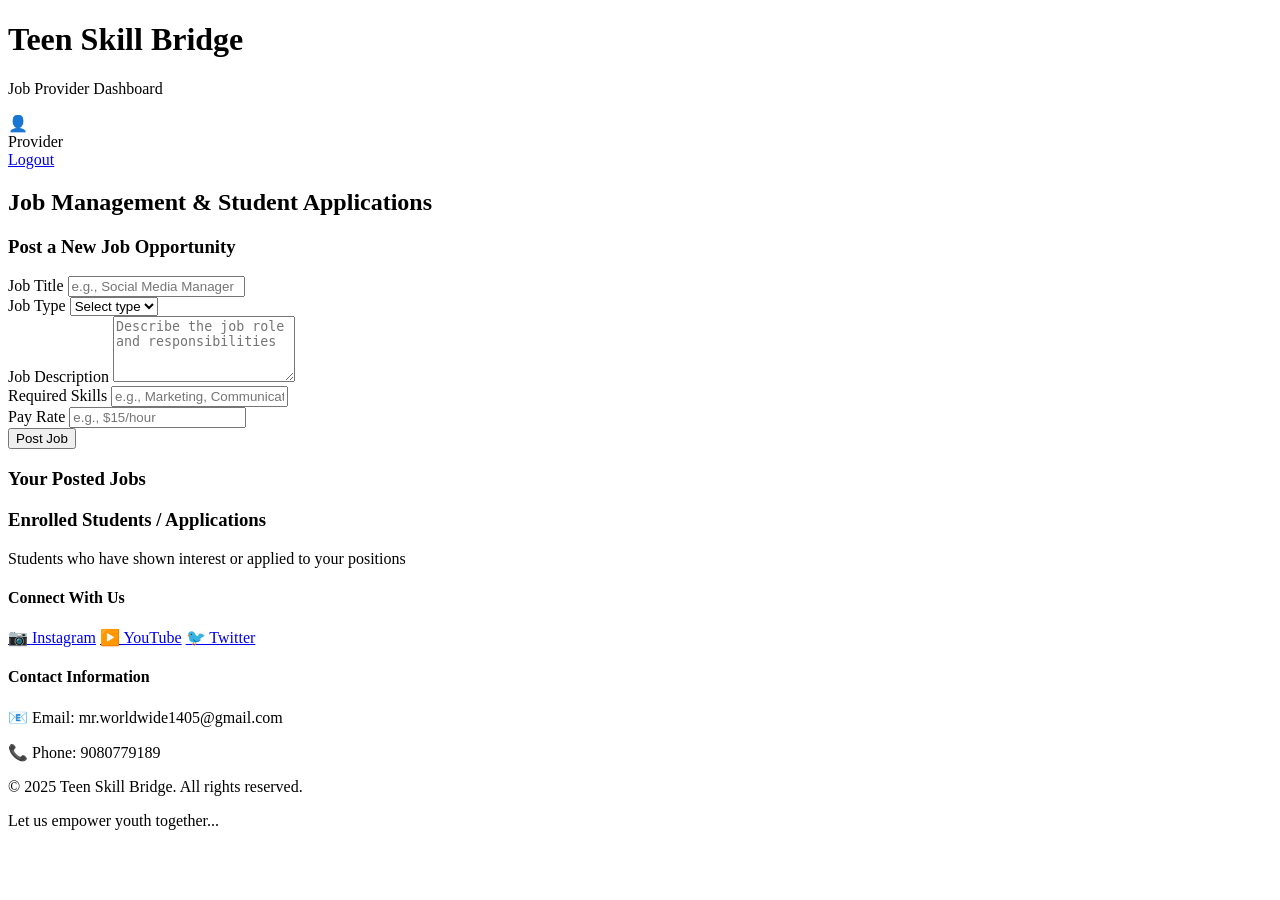
==== job-provider.html @ 8a56239e "Update and rename job-provider.html.txt to job-provider.html" ====
<!DOCTYPE html>
<html lang="en">
<head>
    <meta charset="UTF-8">
    <meta name="viewport" content="width=device-width, initial-scale=1.0">
    <title>Job Provider Dashboard - Teen Skill Bridge</title>
    <link rel="stylesheet" href="styles.css">
</head>
<body>
    <div class="dashboard-container">
        <header class="dashboard-header">
            <div class="header-left">
                <h1>Teen Skill Bridge</h1>
                <p class="subtitle">Job Provider Dashboard</p>
            </div>
            <div class="header-right">
                <div class="user-profile" onclick="toggleProfileMenu()">
                    <div class="profile-icon">👤</div>
                    <span id="provider-name">Provider</span>
                    <div class="profile-dropdown" id="profile-dropdown">
                        <a href="#" onclick="logout()">Logout</a>
                    </div>
                </div>
            </div>
        </header>

        <main class="dashboard-main">
            <div class="provider-content">
                <h2>Job Management & Student Applications</h2>
                
                <!-- Post New Job Section -->
                <div class="post-job-section">
                    <h3>Post a New Job Opportunity</h3>
                    <form onsubmit="postJob(event)" class="job-form">
                        <div class="form-row">
                            <div class="form-group">
                                <label>Job Title</label>
                                <input type="text" id="job-title" required placeholder="e.g., Social Media Manager">
                            </div>
                            <div class="form-group">
                                <label>Job Type</label>
                                <select id="job-type" required>
                                    <option value="">Select type</option>
                                    <option value="part-time">Part-time</option>
                                    <option value="freelance">Freelance</option>
                                    <option value="internship">Internship</option>
                                </select>
                            </div>
                        </div>
                        
                        <div class="form-group">
                            <label>Job Description</label>
                            <textarea id="job-description" required rows="4" placeholder="Describe the job role and responsibilities"></textarea>
                        </div>
                        
                        <div class="form-row">
                            <div class="form-group">
                                <label>Required Skills</label>
                                <input type="text" id="job-skills" required placeholder="e.g., Marketing, Communication">
                            </div>
                            <div class="form-group">
                                <label>Pay Rate</label>
                                <input type="text" id="job-pay" required placeholder="e.g., $15/hour">
                            </div>
                        </div>
                        
                        <button type="submit" class="btn-primary">Post Job</button>
                    </form>
                </div>

                <!-- Posted Jobs Section -->
                <div class="posted-jobs-section">
                    <h3>Your Posted Jobs</h3>
                    <div id="posted-jobs-list" class="jobs-list">
                        <!-- Posted jobs will be displayed here -->
                    </div>
                </div>

                <!-- Enrolled Students Section -->
                <div class="enrolled-students-section">
                    <h3>Enrolled Students / Applications</h3>
                    <p class="section-description">Students who have shown interest or applied to your positions</p>
                    
                    <div id="enrolled-students-list" class="students-list">
                        <!-- Student applications will be displayed here -->
                    </div>
                </div>
            </div>
        </main>

        <footer class="footer">
            <div class="footer-content">
                <div class="footer-section">
                    <h4>Connect With Us</h4>
                    <div class="social-links">
                        <a href="https://instagram.com" target="_blank">📷 Instagram</a>
                        <a href="https://youtube.com"" target="_blank">▶️ YouTube</a>
                        <a href="https://twitter.com" target="_blank">🐦 Twitter</a>
                    </div>
                </div>
                <div class="footer-section">
                    <h4>Contact Information</h4>
                    <p>📧 Email: mr.worldwide1405@gmail.com</p>
                    <p>📞 Phone: 9080779189</p>
                </div>
            </div>
            <div class="copyright">
                <p>&copy; 2025 Teen Skill Bridge. All rights reserved.</p>
                <p>Let us empower youth together...</p>
            </div>
        </footer>
    </div>

    <script src="script.js"></script>
</body>
</html>
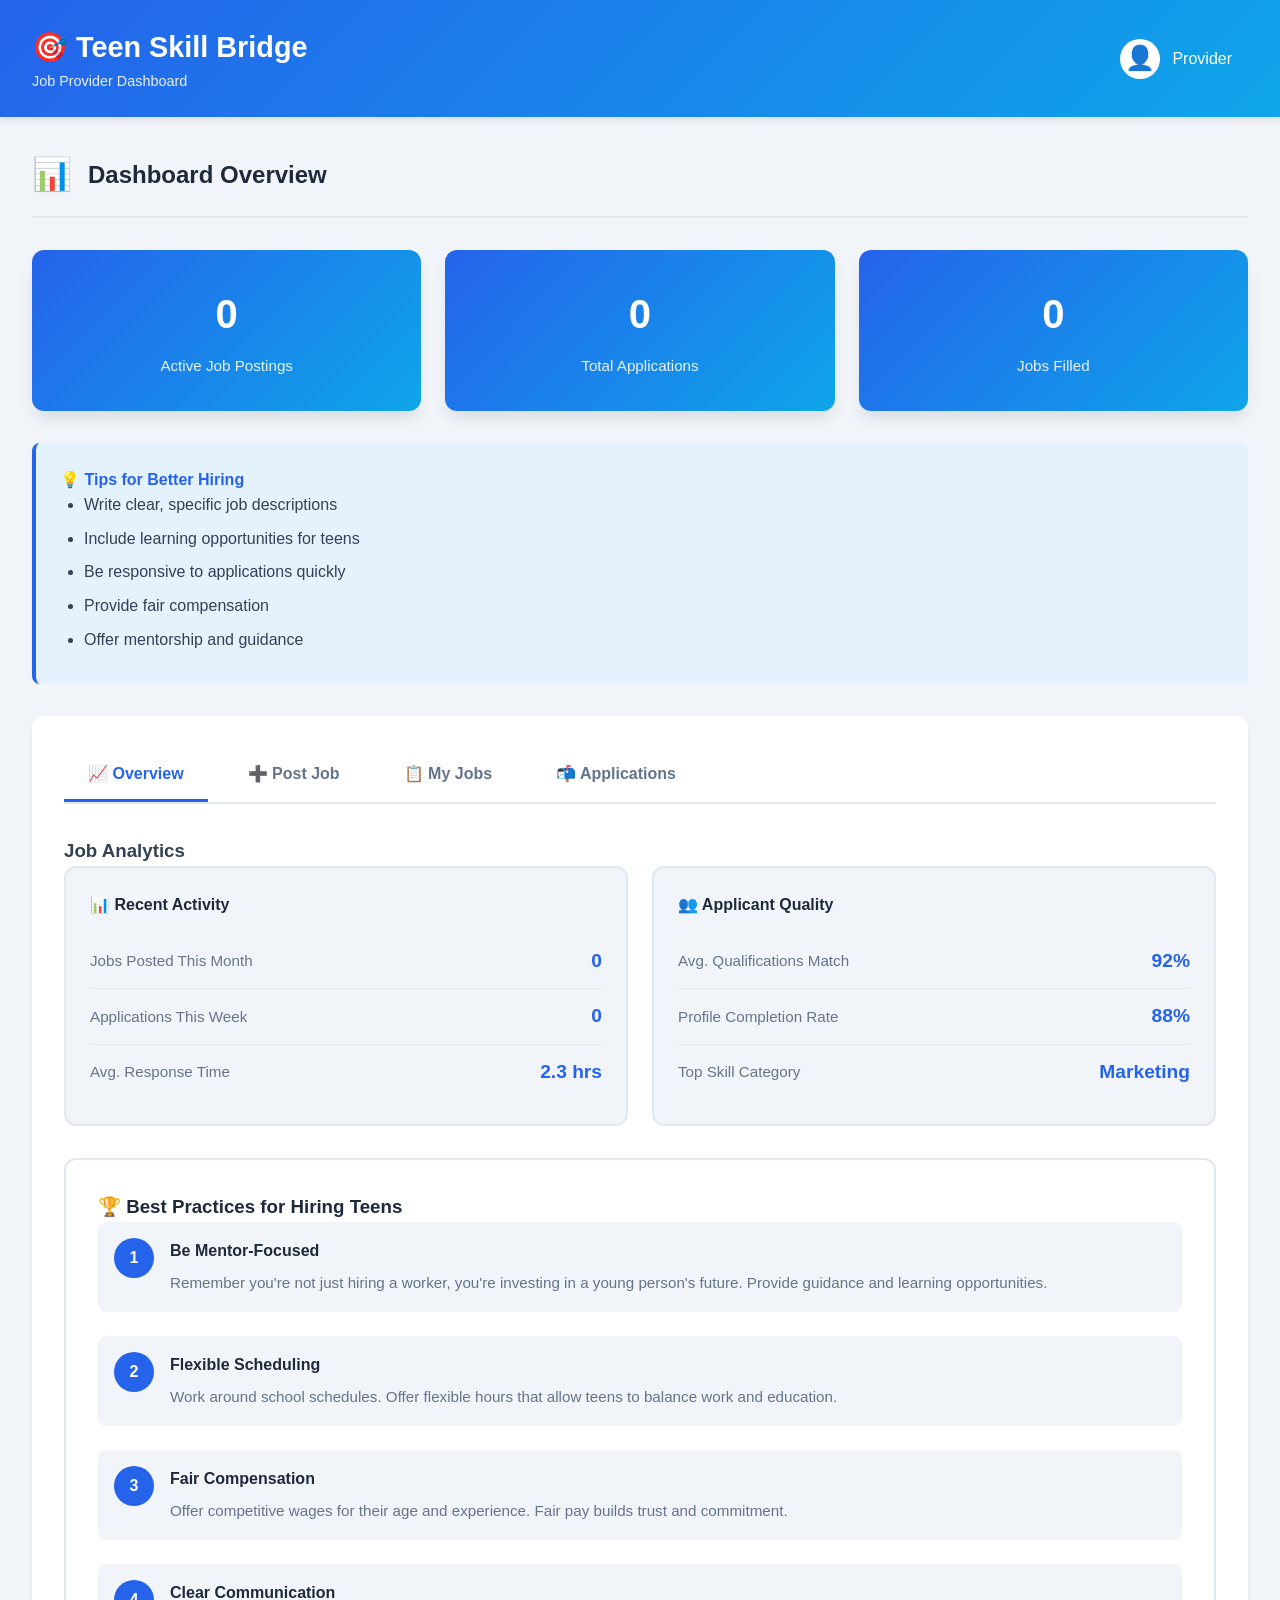
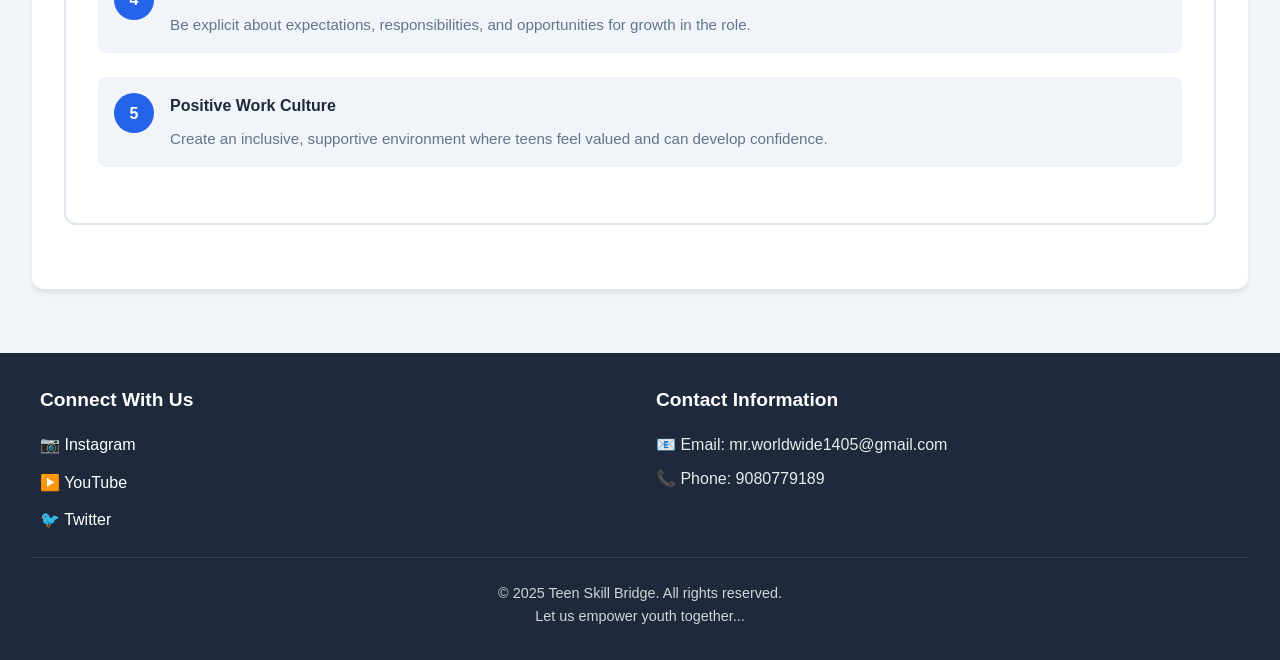
==== commit 47ba8f08: "Update job-provider.html Debugged file" ====
--- a/job-provider.html
+++ b/job-provider.html
@@ -1,3 +1,4 @@
+
 <!DOCTYPE html>
 <html lang="en">
 <head>
@@ -5,12 +6,214 @@
     <meta name="viewport" content="width=device-width, initial-scale=1.0">
     <title>Job Provider Dashboard - Teen Skill Bridge</title>
     <link rel="stylesheet" href="styles.css">
+    <style>
+        .section-header {
+            display: flex;
+            align-items: center;
+            gap: 1rem;
+            margin-bottom: 2rem;
+            padding-bottom: 1rem;
+            border-bottom: 2px solid var(--border-color);
+        }
+
+        .section-header h2 {
+            color: var(--dark-color);
+            margin: 0;
+        }
+
+        .section-icon {
+            font-size: 2rem;
+        }
+
+        .stats-grid {
+            display: grid;
+            grid-template-columns: repeat(auto-fit, minmax(200px, 1fr));
+            gap: 1.5rem;
+            margin-bottom: 2rem;
+        }
+
+        .stat-card {
+            background: linear-gradient(135deg, var(--primary-color), var(--secondary-color));
+            color: var(--white);
+            padding: 2rem;
+            border-radius: 12px;
+            text-align: center;
+            box-shadow: var(--shadow-lg);
+        }
+
+        .stat-number {
+            font-size: 2.5rem;
+            font-weight: 700;
+            margin-bottom: 0.5rem;
+        }
+
+        .stat-label {
+            font-size: 0.95rem;
+            opacity: 0.9;
+        }
+
+        .tabs-section {
+            background: var(--white);
+            padding: 2rem;
+            border-radius: 12px;
+            margin-bottom: 2rem;
+            box-shadow: var(--shadow);
+        }
+
+        .provider-tabs {
+            display: flex;
+            gap: 1rem;
+            margin-bottom: 2rem;
+            border-bottom: 2px solid var(--border-color);
+        }
+
+        .provider-tab-btn {
+            padding: 1rem 1.5rem;
+            background: transparent;
+            border: none;
+            border-bottom: 3px solid transparent;
+            cursor: pointer;
+            font-size: 1rem;
+            font-weight: 600;
+            color: var(--text-secondary);
+            transition: all 0.3s;
+        }
+
+        .provider-tab-btn:hover {
+            color: var(--primary-color);
+        }
+
+        .provider-tab-btn.active {
+            color: var(--primary-color);
+            border-bottom-color: var(--primary-color);
+        }
+
+        .tab-content-provider {
+            display: none;
+        }
+
+        .tab-content-provider.active {
+            display: block;
+        }
+
+        .provider-quick-tips {
+            background: #e3f2fd;
+            border-left: 4px solid var(--primary-color);
+            padding: 1.5rem;
+            border-radius: 8px;
+            margin-bottom: 2rem;
+        }
+
+        .provider-quick-tips h4 {
+            color: var(--primary-color);
+            margin-top: 0;
+        }
+
+        .provider-quick-tips ul {
+            margin: 0;
+            padding-left: 1.5rem;
+        }
+
+        .provider-quick-tips li {
+            color: var(--text-primary);
+            margin-bottom: 0.5rem;
+        }
+
+        .job-analytics {
+            display: grid;
+            grid-template-columns: repeat(auto-fit, minmax(250px, 1fr));
+            gap: 1.5rem;
+            margin-bottom: 2rem;
+        }
+
+        .analytics-card {
+            background: var(--light-color);
+            padding: 1.5rem;
+            border-radius: 12px;
+            border: 2px solid var(--border-color);
+        }
+
+        .analytics-card h4 {
+            color: var(--dark-color);
+            margin-top: 0;
+            margin-bottom: 1rem;
+        }
+
+        .analytics-stat {
+            display: flex;
+            justify-content: space-between;
+            align-items: center;
+            padding: 0.75rem 0;
+            border-bottom: 1px solid var(--border-color);
+        }
+
+        .analytics-stat:last-child {
+            border-bottom: none;
+        }
+
+        .analytics-label {
+            color: var(--text-secondary);
+            font-size: 0.95rem;
+        }
+
+        .analytics-value {
+            font-weight: 700;
+            color: var(--primary-color);
+            font-size: 1.2rem;
+        }
+
+        .best-practices {
+            background: var(--white);
+            padding: 2rem;
+            border-radius: 12px;
+            border: 2px solid var(--border-color);
+            margin-bottom: 2rem;
+        }
+
+        .best-practices h3 {
+            color: var(--dark-color);
+            margin-top: 0;
+        }
+
+        .practice-item {
+            display: flex;
+            gap: 1rem;
+            margin-bottom: 1.5rem;
+            padding: 1rem;
+            background: var(--light-color);
+            border-radius: 8px;
+        }
+
+        .practice-number {
+            background: var(--primary-color);
+            color: var(--white);
+            width: 40px;
+            height: 40px;
+            border-radius: 50%;
+            display: flex;
+            align-items: center;
+            justify-content: center;
+            font-weight: 700;
+            flex-shrink: 0;
+        }
+
+        .practice-content h4 {
+            margin: 0 0 0.5rem 0;
+            color: var(--dark-color);
+        }
+
+        .practice-content p {
+            margin: 0;
+            color: var(--text-secondary);
+            font-size: 0.95rem;
+        }
+    </style>
 </head>
 <body>
     <div class="dashboard-container">
         <header class="dashboard-header">
             <div class="header-left">
-                <h1>Teen Skill Bridge</h1>
+                <h1>🎯 Teen Skill Bridge</h1>
                 <p class="subtitle">Job Provider Dashboard</p>
             </div>
             <div class="header-right">
@@ -26,63 +229,188 @@
 
         <main class="dashboard-main">
             <div class="provider-content">
-                <h2>Job Management & Student Applications</h2>
-                
-                <!-- Post New Job Section -->
-                <div class="post-job-section">
-                    <h3>Post a New Job Opportunity</h3>
-                    <form onsubmit="postJob(event)" class="job-form">
-                        <div class="form-row">
+                <div class="section-header">
+                    <span class="section-icon">📊</span>
+                    <h2>Dashboard Overview</h2>
+                </div>
+
+                <!-- Stats Section -->
+                <div class="stats-grid">
+                    <div class="stat-card">
+                        <div class="stat-number" id="stats-jobs">0</div>
+                        <div class="stat-label">Active Job Postings</div>
+                    </div>
+                    <div class="stat-card">
+                        <div class="stat-number" id="stats-applications">0</div>
+                        <div class="stat-label">Total Applications</div>
+                    </div>
+                    <div class="stat-card">
+                        <div class="stat-number" id="stats-filled">0</div>
+                        <div class="stat-label">Jobs Filled</div>
+                    </div>
+                </div>
+
+                <!-- Quick Tips Section -->
+                <div class="provider-quick-tips">
+                    <h4>💡 Tips for Better Hiring</h4>
+                    <ul>
+                        <li>Write clear, specific job descriptions</li>
+                        <li>Include learning opportunities for teens</li>
+                        <li>Be responsive to applications quickly</li>
+                        <li>Provide fair compensation</li>
+                        <li>Offer mentorship and guidance</li>
+                    </ul>
+                </div>
+
+                <!-- Tabs for different sections -->
+                <div class="tabs-section">
+                    <div class="provider-tabs">
+                        <button class="provider-tab-btn active" onclick="switchProviderTab('overview')">📈 Overview</button>
+                        <button class="provider-tab-btn" onclick="switchProviderTab('post-job')">➕ Post Job</button>
+                        <button class="provider-tab-btn" onclick="switchProviderTab('my-jobs')">📋 My Jobs</button>
+                        <button class="provider-tab-btn" onclick="switchProviderTab('applications')">📬 Applications</button>
+                    </div>
+
+                    <!-- Overview Tab -->
+                    <div id="overview-tab" class="tab-content-provider active">
+                        <h3>Job Analytics</h3>
+                        <div class="job-analytics">
+                            <div class="analytics-card">
+                                <h4>📊 Recent Activity</h4>
+                                <div class="analytics-stat">
+                                    <span class="analytics-label">Jobs Posted This Month</span>
+                                    <span class="analytics-value" id="analytics-posted">0</span>
+                                </div>
+                                <div class="analytics-stat">
+                                    <span class="analytics-label">Applications This Week</span>
+                                    <span class="analytics-value" id="analytics-applications">0</span>
+                                </div>
+                                <div class="analytics-stat">
+                                    <span class="analytics-label">Avg. Response Time</span>
+                                    <span class="analytics-value">2.3 hrs</span>
+                                </div>
+                            </div>
+
+                            <div class="analytics-card">
+                                <h4>👥 Applicant Quality</h4>
+                                <div class="analytics-stat">
+                                    <span class="analytics-label">Avg. Qualifications Match</span>
+                                    <span class="analytics-value">92%</span>
+                                </div>
+                                <div class="analytics-stat">
+                                    <span class="analytics-label">Profile Completion Rate</span>
+                                    <span class="analytics-value">88%</span>
+                                </div>
+                                <div class="analytics-stat">
+                                    <span class="analytics-label">Top Skill Category</span>
+                                    <span class="analytics-value">Marketing</span>
+                                </div>
+                            </div>
+                        </div>
+
+                        <!-- Best Practices -->
+                        <div class="best-practices">
+                            <h3>🏆 Best Practices for Hiring Teens</h3>
+                            
+                            <div class="practice-item">
+                                <div class="practice-number">1</div>
+                                <div class="practice-content">
+                                    <h4>Be Mentor-Focused</h4>
+                                    <p>Remember you're not just hiring a worker, you're investing in a young person's future. Provide guidance and learning opportunities.</p>
+                                </div>
+                            </div>
+
+                            <div class="practice-item">
+                                <div class="practice-number">2</div>
+                                <div class="practice-content">
+                                    <h4>Flexible Scheduling</h4>
+                                    <p>Work around school schedules. Offer flexible hours that allow teens to balance work and education.</p>
+                                </div>
+                            </div>
+
+                            <div class="practice-item">
+                                <div class="practice-number">3</div>
+                                <div class="practice-content">
+                                    <h4>Fair Compensation</h4>
+                                    <p>Offer competitive wages for their age and experience. Fair pay builds trust and commitment.</p>
+                                </div>
+                            </div>
+
+                            <div class="practice-item">
+                                <div class="practice-number">4</div>
+                                <div class="practice-content">
+                                    <h4>Clear Communication</h4>
+                                    <p>Be explicit about expectations, responsibilities, and opportunities for growth in the role.</p>
+                                </div>
+                            </div>
+
+                            <div class="practice-item">
+                                <div class="practice-number">5</div>
+                                <div class="practice-content">
+                                    <h4>Positive Work Culture</h4>
+                                    <p>Create an inclusive, supportive environment where teens feel valued and can develop confidence.</p>
+                                </div>
+                            </div>
+                        </div>
+                    </div>
+
+                    <!-- Post Job Tab -->
+                    <div id="post-job-tab" class="tab-content-provider">
+                        <h3>📝 Create New Job Posting</h3>
+                        <form onsubmit="postJob(event)" class="job-form">
+                            <div class="form-row">
+                                <div class="form-group">
+                                    <label>Job Title</label>
+                                    <input type="text" id="job-title" required placeholder="e.g., Social Media Manager, Content Writer">
+                                </div>
+                                <div class="form-group">
+                                    <label>Job Type</label>
+                                    <select id="job-type" required>
+                                        <option value="">Select type</option>
+                                        <option value="part-time">Part-time</option>
+                                        <option value="freelance">Freelance</option>
+                                        <option value="internship">Internship</option>
+                                        <option value="contract">Contract</option>
+                                    </select>
+                                </div>
+                            </div>
+                            
                             <div class="form-group">
-                                <label>Job Title</label>
-                                <input type="text" id="job-title" required placeholder="e.g., Social Media Manager">
-                            </div>
-                            <div class="form-group">
-                                <label>Job Type</label>
-                                <select id="job-type" required>
-                                    <option value="">Select type</option>
-                                    <option value="part-time">Part-time</option>
-                                    <option value="freelance">Freelance</option>
-                                    <option value="internship">Internship</option>
-                                </select>
-                            </div>
+                                <label>Job Description</label>
+                                <textarea id="job-description" required rows="5" placeholder="Describe the job role, responsibilities, and what teens will learn..."></textarea>
+                            </div>
+                            
+                            <div class="form-row">
+                                <div class="form-group">
+                                    <label>Required Skills</label>
+                                    <input type="text" id="job-skills" required placeholder="e.g., Marketing, Communication, Social Media">
+                                </div>
+                                <div class="form-group">
+                                    <label>Pay Rate</label>
+                                    <input type="text" id="job-pay" required placeholder="e.g., ₹250/day, ₹8000/month">
+                                </div>
+                            </div>
+                            
+                            <button type="submit" class="btn-primary">📤 Post Job Opportunity</button>
+                        </form>
+                    </div>
+
+                    <!-- My Jobs Tab -->
+                    <div id="my-jobs-tab" class="tab-content-provider">
+                        <h3>📋 Your Posted Jobs</h3>
+                        <div id="posted-jobs-list" class="jobs-list">
+                            <!-- Posted jobs will be displayed here -->
                         </div>
+                    </div>
+
+                    <!-- Applications Tab -->
+                    <div id="applications-tab" class="tab-content-provider">
+                        <h3>📬 Student Applications</h3>
+                        <p class="tab-description">Review applications from students interested in your positions</p>
                         
-                        <div class="form-group">
-                            <label>Job Description</label>
-                            <textarea id="job-description" required rows="4" placeholder="Describe the job role and responsibilities"></textarea>
+                        <div id="enrolled-students-list" class="students-list">
+                            <!-- Student applications will be displayed here -->
                         </div>
-                        
-                        <div class="form-row">
-                            <div class="form-group">
-                                <label>Required Skills</label>
-                                <input type="text" id="job-skills" required placeholder="e.g., Marketing, Communication">
-                            </div>
-                            <div class="form-group">
-                                <label>Pay Rate</label>
-                                <input type="text" id="job-pay" required placeholder="e.g., $15/hour">
-                            </div>
-                        </div>
-                        
-                        <button type="submit" class="btn-primary">Post Job</button>
-                    </form>
-                </div>
-
-                <!-- Posted Jobs Section -->
-                <div class="posted-jobs-section">
-                    <h3>Your Posted Jobs</h3>
-                    <div id="posted-jobs-list" class="jobs-list">
-                        <!-- Posted jobs will be displayed here -->
-                    </div>
-                </div>
-
-                <!-- Enrolled Students Section -->
-                <div class="enrolled-students-section">
-                    <h3>Enrolled Students / Applications</h3>
-                    <p class="section-description">Students who have shown interest or applied to your positions</p>
-                    
-                    <div id="enrolled-students-list" class="students-list">
-                        <!-- Student applications will be displayed here -->
                     </div>
                 </div>
             </div>
@@ -94,7 +422,7 @@
                     <h4>Connect With Us</h4>
                     <div class="social-links">
                         <a href="https://instagram.com" target="_blank">📷 Instagram</a>
-                        <a href="https://youtube.com"" target="_blank">▶️ YouTube</a>
+                        <a href="https://youtube.com" target="_blank">▶️ YouTube</a>
                         <a href="https://twitter.com" target="_blank">🐦 Twitter</a>
                     </div>
                 </div>
@@ -112,5 +440,53 @@
     </div>
 
     <script src="script.js"></script>
+    <script>
+        // Provider Tab Switching
+        function switchProviderTab(tabName) {
+            const tabs = document.querySelectorAll('.tab-content-provider');
+            const btns = document.querySelectorAll('.provider-tab-btn');
+            
+            tabs.forEach(tab => tab.classList.remove('active'));
+            btns.forEach(btn => btn.classList.remove('active'));
+            
+            const tabElement = document.getElementById(`${tabName}-tab`);
+            if (tabElement) {
+                tabElement.classList.add('active');
+            }
+            
+            if (event && event.target) {
+                event.target.classList.add('active');
+            }
+        }
+
+        // Initialize provider data on load
+        document.addEventListener('DOMContentLoaded', () => {
+            const currentPage = window.location.pathname;
+            
+            if (currentPage.includes('job-provider-dashboard') || currentPage.includes('job-provider')) {
+                loadJobProviderData();
+                updateProviderStats();
+            }
+        });
+
+        // Update provider statistics
+        function updateProviderStats() {
+            const user = getCurrentUser();
+            if (!user) return;
+
+            const userJobs = appData.jobs.filter(job => job.providerId === user.id);
+            const userApplications = appData.studentApplications.filter(
+                app => userJobs.some(job => job.id === app.jobId)
+            );
+
+            document.getElementById('stats-jobs').textContent = userJobs.length;
+            document.getElementById('stats-applications').textContent = userApplications.length;
+            document.getElementById('stats-filled').textContent = Math.floor(userApplications.length / 2);
+            
+            document.getElementById('analytics-posted').textContent = userJobs.length;
+            document.getElementById('analytics-applications').textContent = userApplications.length;
+        }
+    </script>
 </body>
 </html>
+
--- a/styles.css
+++ b/styles.css
@@ -0,0 +1,761 @@
+/* Global Styles */
+* {
+    margin: 0;
+    padding: 0;
+    box-sizing: border-box;
+}
+
+:root {
+    --primary-color: #2563eb;
+    --secondary-color: #0ea5e9;
+    --success-color: #10b981;
+    --danger-color: #ef4444;
+    --dark-color: #1e293b;
+    --light-color: #f1f5f9;
+    --white: #ffffff;
+    --text-primary: #334155;
+    --text-secondary: #64748b;
+    --border-color: #e2e8f0;
+    --shadow: 0 4px 6px -1px rgba(0, 0, 0, 0.1);
+    --shadow-lg: 0 10px 15px -3px rgba(0, 0, 0, 0.1);
+}
+
+body {
+    font-family: 'Segoe UI', Tahoma, Geneva, Verdana, sans-serif;
+    color: var(--text-primary);
+    line-height: 1.6;
+    background-color: var(--light-color);
+}
+
+/* Landing Page Styles */
+.landing-container {
+    min-height: 100vh;
+    display: flex;
+    flex-direction: column;
+}
+
+.header {
+    background: linear-gradient(135deg, var(--primary-color), var(--secondary-color));
+    color: var(--white);
+    padding: 2rem;
+    text-align: center;
+}
+
+.header h1 {
+    font-size: 2.5rem;
+    margin-bottom: 0.5rem;
+}
+
+.tagline {
+    font-size: 1.2rem;
+    opacity: 0.9;
+}
+
+.main-content {
+    flex: 1;
+    max-width: 1200px;
+    margin: 0 auto;
+    padding: 2rem;
+    width: 100%;
+}
+
+.hero-section {
+    text-align: center;
+    margin-bottom: 3rem;
+}
+
+.hero-section h2 {
+    font-size: 2rem;
+    color: var(--dark-color);
+    margin-bottom: 1rem;
+}
+
+.hero-section p {
+    font-size: 1.1rem;
+    color: var(--text-secondary);
+}
+
+/* Auth Container */
+.auth-container {
+    background: var(--white);
+    border-radius: 12px;
+    box-shadow: var(--shadow-lg);
+    padding: 2rem;
+    max-width: 500px;
+    margin: 0 auto 3rem;
+}
+
+.auth-tabs {
+    display: flex;
+    gap: 1rem;
+    margin-bottom: 2rem;
+}
+
+.tab-btn {
+    flex: 1;
+    padding: 0.75rem;
+    background: var(--light-color);
+    border: none;
+    border-radius: 8px;
+    cursor: pointer;
+    font-size: 1rem;
+    font-weight: 600;
+    transition: all 0.3s;
+}
+
+.tab-btn.active {
+    background: var(--primary-color);
+    color: var(--white);
+}
+
+.auth-form {
+    display: none;
+}
+
+.auth-form.active {
+    display: block;
+}
+
+.auth-form h3 {
+    margin-bottom: 1.5rem;
+    color: var(--dark-color);
+}
+
+.form-group {
+    margin-bottom: 1.5rem;
+}
+
+.form-group label {
+    display: block;
+    margin-bottom: 0.5rem;
+    font-weight: 600;
+    color: var(--dark-color);
+}
+
+.form-group input,
+.form-group select,
+.form-group textarea {
+    width: 100%;
+    padding: 0.75rem;
+    border: 2px solid var(--border-color);
+    border-radius: 8px;
+    font-size: 1rem;
+    transition: border-color 0.3s;
+}
+
+.form-group input:focus,
+.form-group select:focus,
+.form-group textarea:focus {
+    outline: none;
+    border-color: var(--primary-color);
+}
+
+.btn-primary {
+    width: 100%;
+    padding: 1rem;
+    background: var(--primary-color);
+    color: var(--white);
+    border: none;
+    border-radius: 8px;
+    font-size: 1rem;
+    font-weight: 600;
+    cursor: pointer;
+    transition: background 0.3s;
+}
+
+.btn-primary:hover {
+    background: #1d4ed8;
+}
+
+.btn-secondary {
+    padding: 0.5rem 1rem;
+    background: var(--light-color);
+    color: var(--primary-color);
+    border: 2px solid var(--primary-color);
+    border-radius: 8px;
+    font-size: 0.9rem;
+    font-weight: 600;
+    cursor: pointer;
+    transition: all 0.3s;
+}
+
+.btn-secondary:hover {
+    background: var(--primary-color);
+    color: var(--white);
+}
+
+/* Features Section */
+.features-section {
+    margin: 3rem 0;
+}
+
+.features-section h3 {
+    text-align: center;
+    font-size: 2rem;
+    margin-bottom: 2rem;
+    color: var(--dark-color);
+}
+
+.features-grid {
+    display: grid;
+    grid-template-columns: repeat(auto-fit, minmax(280px, 1fr));
+    gap: 2rem;
+}
+
+.feature-card {
+    background: var(--white);
+    padding: 2rem;
+    border-radius: 12px;
+    box-shadow: var(--shadow);
+    transition: transform 0.3s;
+}
+
+.feature-card:hover {
+    transform: translateY(-5px);
+}
+
+.feature-card h4 {
+    font-size: 1.3rem;
+    margin-bottom: 1rem;
+    color: var(--dark-color);
+}
+
+/* Dashboard Styles */
+.dashboard-container {
+    min-height: 100vh;
+    display: flex;
+    flex-direction: column;
+}
+
+.dashboard-header {
+    background: linear-gradient(135deg, var(--primary-color), var(--secondary-color));
+    color: var(--white);
+    padding: 1.5rem 2rem;
+    display: flex;
+    justify-content: space-between;
+    align-items: center;
+    box-shadow: var(--shadow);
+}
+
+.header-left h1 {
+    font-size: 1.8rem;
+}
+
+.subtitle {
+    font-size: 0.9rem;
+    opacity: 0.9;
+}
+
+.header-right {
+    position: relative;
+}
+
+.user-profile {
+    display: flex;
+    align-items: center;
+    gap: 0.75rem;
+    cursor: pointer;
+    padding: 0.5rem 1rem;
+    border-radius: 8px;
+    transition: background 0.3s;
+}
+
+.user-profile:hover {
+    background: rgba(255, 255, 255, 0.1);
+}
+
+.profile-icon {
+    width: 40px;
+    height: 40px;
+    background: var(--white);
+    border-radius: 50%;
+    display: flex;
+    align-items: center;
+    justify-content: center;
+    font-size: 1.5rem;
+}
+
+.profile-dropdown {
+    display: none;
+    position: absolute;
+    top: 100%;
+    right: 0;
+    background: var(--white);
+    border-radius: 8px;
+    box-shadow: var(--shadow-lg);
+    margin-top: 0.5rem;
+    min-width: 150px;
+    overflow: hidden;
+}
+
+.profile-dropdown.show {
+    display: block;
+}
+
+.profile-dropdown a {
+    display: block;
+    padding: 0.75rem 1rem;
+    color: var(--dark-color);
+    text-decoration: none;
+    transition: background 0.3s;
+}
+
+.profile-dropdown a:hover {
+    background: var(--light-color);
+}
+
+.dashboard-main {
+    flex: 1;
+    max-width: 1400px;
+    margin: 0 auto;
+    padding: 2rem;
+    width: 100%;
+}
+
+.dashboard-tabs {
+    display: flex;
+    gap: 1rem;
+    margin-bottom: 2rem;
+    background: var(--white);
+    padding: 1rem;
+    border-radius: 12px;
+    box-shadow: var(--shadow);
+}
+
+.dashboard-tabs .tab-btn {
+    flex: 1;
+    padding: 1rem;
+    font-size: 1.1rem;
+}
+
+.tab-content {
+    display: none;
+    background: var(--white);
+    padding: 2rem;
+    border-radius: 12px;
+    box-shadow: var(--shadow);
+}
+
+.tab-content.active {
+    display: block;
+}
+
+.tab-content h2 {
+    margin-bottom: 0.5rem;
+    color: var(--dark-color);
+}
+
+.tab-description {
+    color: var(--text-secondary);
+    margin-bottom: 2rem;
+}
+
+/* Learning Tab */
+.content-grid {
+    display: grid;
+    grid-template-columns: repeat(auto-fill, minmax(280px, 1fr));
+    gap: 1.5rem;
+}
+
+.course-card {
+    background: var(--light-color);
+    padding: 1.5rem;
+    border-radius: 12px;
+    border: 2px solid var(--border-color);
+    transition: all 0.3s;
+}
+
+.course-card:hover {
+    border-color: var(--primary-color);
+    transform: translateY(-3px);
+}
+
+.course-card h3 {
+    margin-bottom: 0.75rem;
+    color: var(--dark-color);
+}
+
+.course-card p {
+    color: var(--text-secondary);
+    margin-bottom: 1rem;
+    font-size: 0.95rem;
+}
+
+.course-meta {
+    display: flex;
+    gap: 1rem;
+    margin-bottom: 1rem;
+    font-size: 0.9rem;
+    color: var(--text-secondary);
+}
+
+/* Earning Tab */
+.job-listings {
+    display: flex;
+    flex-direction: column;
+    gap: 1.5rem;
+}
+
+.job-card {
+    background: var(--light-color);
+    padding: 1.5rem;
+    border-radius: 12px;
+    border: 2px solid var(--border-color);
+    transition: all 0.3s;
+}
+
+.job-card:hover {
+    border-color: var(--primary-color);
+}
+
+.job-header {
+    display: flex;
+    justify-content: space-between;
+    align-items: start;
+    margin-bottom: 1rem;
+}
+
+.job-title {
+    font-size: 1.3rem;
+    color: var(--dark-color);
+    margin-bottom: 0.25rem;
+}
+
+.job-type {
+    display: inline-block;
+    padding: 0.25rem 0.75rem;
+    background: var(--primary-color);
+    color: var(--white);
+    border-radius: 20px;
+    font-size: 0.85rem;
+}
+
+.job-description {
+    color: var(--text-secondary);
+    margin-bottom: 1rem;
+}
+
+.job-details {
+    display: flex;
+    gap: 2rem;
+    margin-bottom: 1rem;
+    font-size: 0.95rem;
+}
+
+.job-detail-item {
+    display: flex;
+    align-items: center;
+    gap: 0.5rem;
+}
+
+/* Profile Tab */
+.profile-container {
+    max-width: 800px;
+}
+
+.profile-header {
+    display: flex;
+    align-items: center;
+    gap: 2rem;
+    padding: 2rem;
+    background: var(--light-color);
+    border-radius: 12px;
+    margin-bottom: 2rem;
+}
+
+.profile-avatar {
+    width: 100px;
+    height: 100px;
+    background: var(--primary-color);
+    color: var(--white);
+    border-radius: 50%;
+    display: flex;
+    align-items: center;
+    justify-content: center;
+    font-size: 3rem;
+}
+
+.profile-info h3 {
+    font-size: 1.8rem;
+    margin-bottom: 0.5rem;
+}
+
+.profile-info p {
+    color: var(--text-secondary);
+    margin-bottom: 0.75rem;
+}
+
+.role-badge {
+    display: inline-block;
+    padding: 0.5rem 1rem;
+    background: var(--success-color);
+    color: var(--white);
+    border-radius: 20px;
+    font-size: 0.9rem;
+}
+
+.profile-details h4 {
+    margin: 2rem 0 1rem;
+    color: var(--dark-color);
+}
+
+.skills-container {
+    display: flex;
+    flex-wrap: wrap;
+    gap: 0.75rem;
+    margin-bottom: 2rem;
+}
+
+.skill-tag {
+    padding: 0.5rem 1rem;
+    background: var(--primary-color);
+    color: var(--white);
+    border-radius: 20px;
+    font-size: 0.9rem;
+}
+
+.info-row {
+    display: flex;
+    justify-content: space-between;
+    padding: 1rem;
+    background: var(--light-color);
+    border-radius: 8px;
+    margin-bottom: 0.5rem;
+}
+
+.info-row label {
+    font-weight: 600;
+    color: var(--dark-color);
+}
+
+/* Job Provider Dashboard */
+.provider-content h2 {
+    margin-bottom: 2rem;
+    color: var(--dark-color);
+}
+
+.post-job-section,
+.posted-jobs-section,
+.enrolled-students-section {
+    margin-bottom: 3rem;
+}
+
+.post-job-section h3,
+.posted-jobs-section h3,
+.enrolled-students-section h3 {
+    margin-bottom: 1.5rem;
+    color: var(--dark-color);
+}
+
+.section-description {
+    color: var(--text-secondary);
+    margin-bottom: 1.5rem;
+}
+
+.job-form {
+    background: var(--light-color);
+    padding: 2rem;
+    border-radius: 12px;
+}
+
+.form-row {
+    display: grid;
+    grid-template-columns: 1fr 1fr;
+    gap: 1rem;
+}
+
+.jobs-list {
+    display: flex;
+    flex-direction: column;
+    gap: 1rem;
+}
+
+.posted-job-card {
+    background: var(--light-color);
+    padding: 1.5rem;
+    border-radius: 12px;
+    border: 2px solid var(--border-color);
+}
+
+.posted-job-header {
+    display: flex;
+    justify-content: space-between;
+    align-items: center;
+    margin-bottom: 1rem;
+}
+
+.delete-btn {
+    padding: 0.5rem 1rem;
+    background: var(--danger-color);
+    color: var(--white);
+    border: none;
+    border-radius: 8px;
+    cursor: pointer;
+    font-size: 0.9rem;
+}
+
+.delete-btn:hover {
+    background: #dc2626;
+}
+
+/* Students List */
+.students-list {
+    display: grid;
+    grid-template-columns: repeat(auto-fill, minmax(300px, 1fr));
+    gap: 1.5rem;
+}
+
+.student-card {
+    background: var(--light-color);
+    padding: 1.5rem;
+    border-radius: 12px;
+    border: 2px solid var(--border-color);
+    transition: all 0.3s;
+}
+
+.student-card:hover {
+    border-color: var(--primary-color);
+    transform: translateY(-3px);
+}
+
+.student-info {
+    display: flex;
+    align-items: center;
+    gap: 1rem;
+    margin-bottom: 1rem;
+}
+
+.student-avatar {
+    width: 60px;
+    height: 60px;
+    background: var(--primary-color);
+    color: var(--white);
+    border-radius: 50%;
+    display: flex;
+    align-items: center;
+    justify-content: center;
+    font-size: 1.5rem;
+}
+
+.student-details h4 {
+    margin-bottom: 0.25rem;
+    color: var(--dark-color);
+}
+
+.student-details p {
+    color: var(--text-secondary);
+    font-size: 0.9rem;
+}
+
+.student-meta {
+    font-size: 0.9rem;
+    color: var(--text-secondary);
+}
+
+/* Footer Styles */
+.footer {
+    background: var(--dark-color);
+    color: var(--white);
+    padding: 2rem;
+    margin-top: auto;
+}
+
+.footer-content {
+    max-width: 1200px;
+    margin: 0 auto;
+    display: grid;
+    grid-template-columns: repeat(auto-fit, minmax(250px, 1fr));
+    gap: 2rem;
+    margin-bottom: 1.5rem;
+}
+
+.footer-section h4 {
+    margin-bottom: 1rem;
+    font-size: 1.2rem;
+}
+
+.social-links {
+    display: flex;
+    flex-direction: column;
+    gap: 0.75rem;
+}
+
+.social-links a {
+    color: var(--white);
+    text-decoration: none;
+    transition: color 0.3s;
+}
+
+.social-links a:hover {
+    color: var(--secondary-color);
+}
+
+.footer-section p {
+    margin-bottom: 0.5rem;
+    opacity: 0.9;
+}
+
+.copyright {
+    text-align: center;
+    padding-top: 1.5rem;
+    border-top: 1px solid rgba(255, 255, 255, 0.1);
+}
+
+.copyright p {
+    opacity: 0.8;
+    font-size: 0.9rem;
+}
+
+/* Responsive Design */
+@media (max-width: 768px) {
+    .header h1 {
+        font-size: 1.8rem;
+    }
+
+    .hero-section h2 {
+        font-size: 1.5rem;
+    }
+
+    .dashboard-header {
+        flex-direction: column;
+        gap: 1rem;
+    }
+
+    .dashboard-tabs {
+        flex-direction: column;
+    }
+
+    .form-row {
+        grid-template-columns: 1fr;
+    }
+
+    .footer-content {
+        grid-template-columns: 1fr;
+    }
+}
+
+/* Alert Messages */
+.alert {
+    padding: 1rem;
+    border-radius: 8px;
+    margin-bottom: 1rem;
+    font-weight: 600;
+}
+
+.alert-success {
+    background: #d1fae5;
+    color: #065f46;
+    border: 2px solid var(--success-color);
+}
+
+.alert-error {
+    background: #fee2e2;
+    color: #991b1b;
+    border: 2px solid var(--danger-color);
+}
+
+.alert-info {
+    background: #dbeafe;
+    color: #1e40af;
+    border: 2px solid var(--primary-color);
+}
